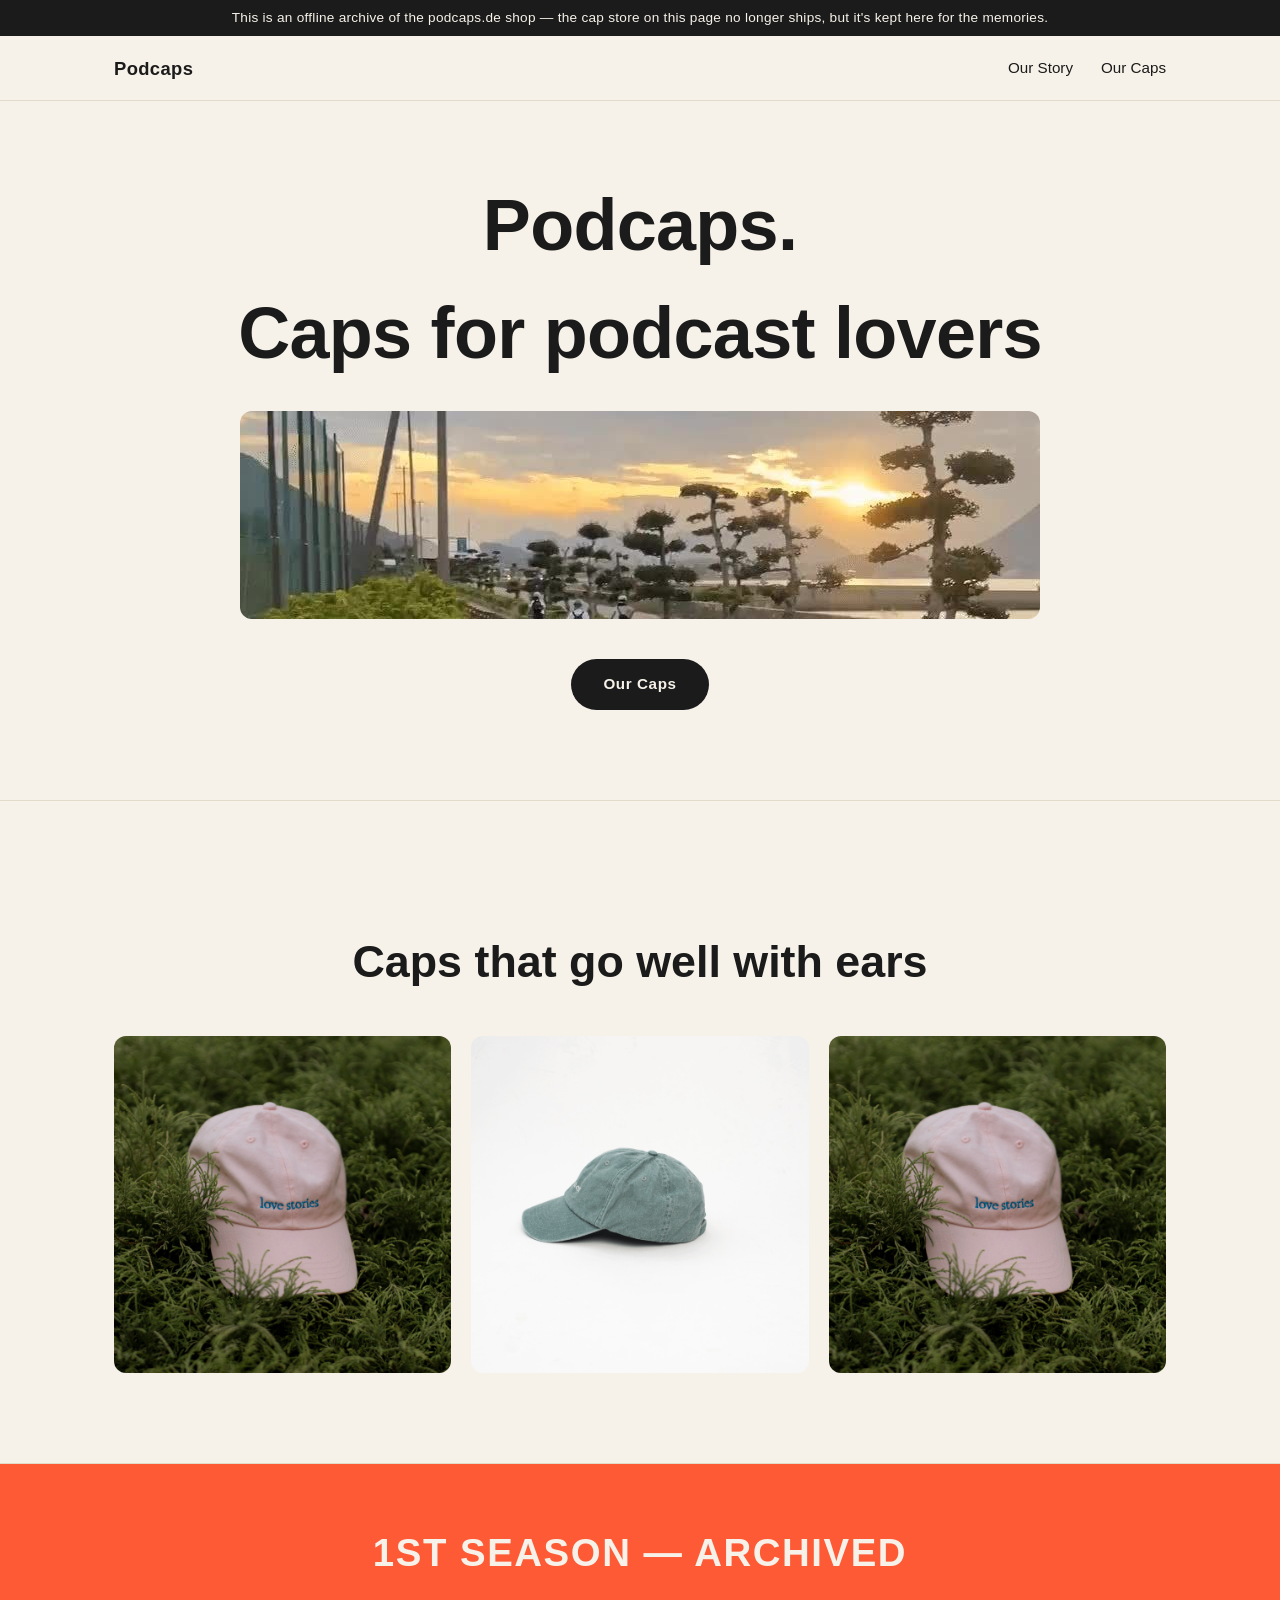
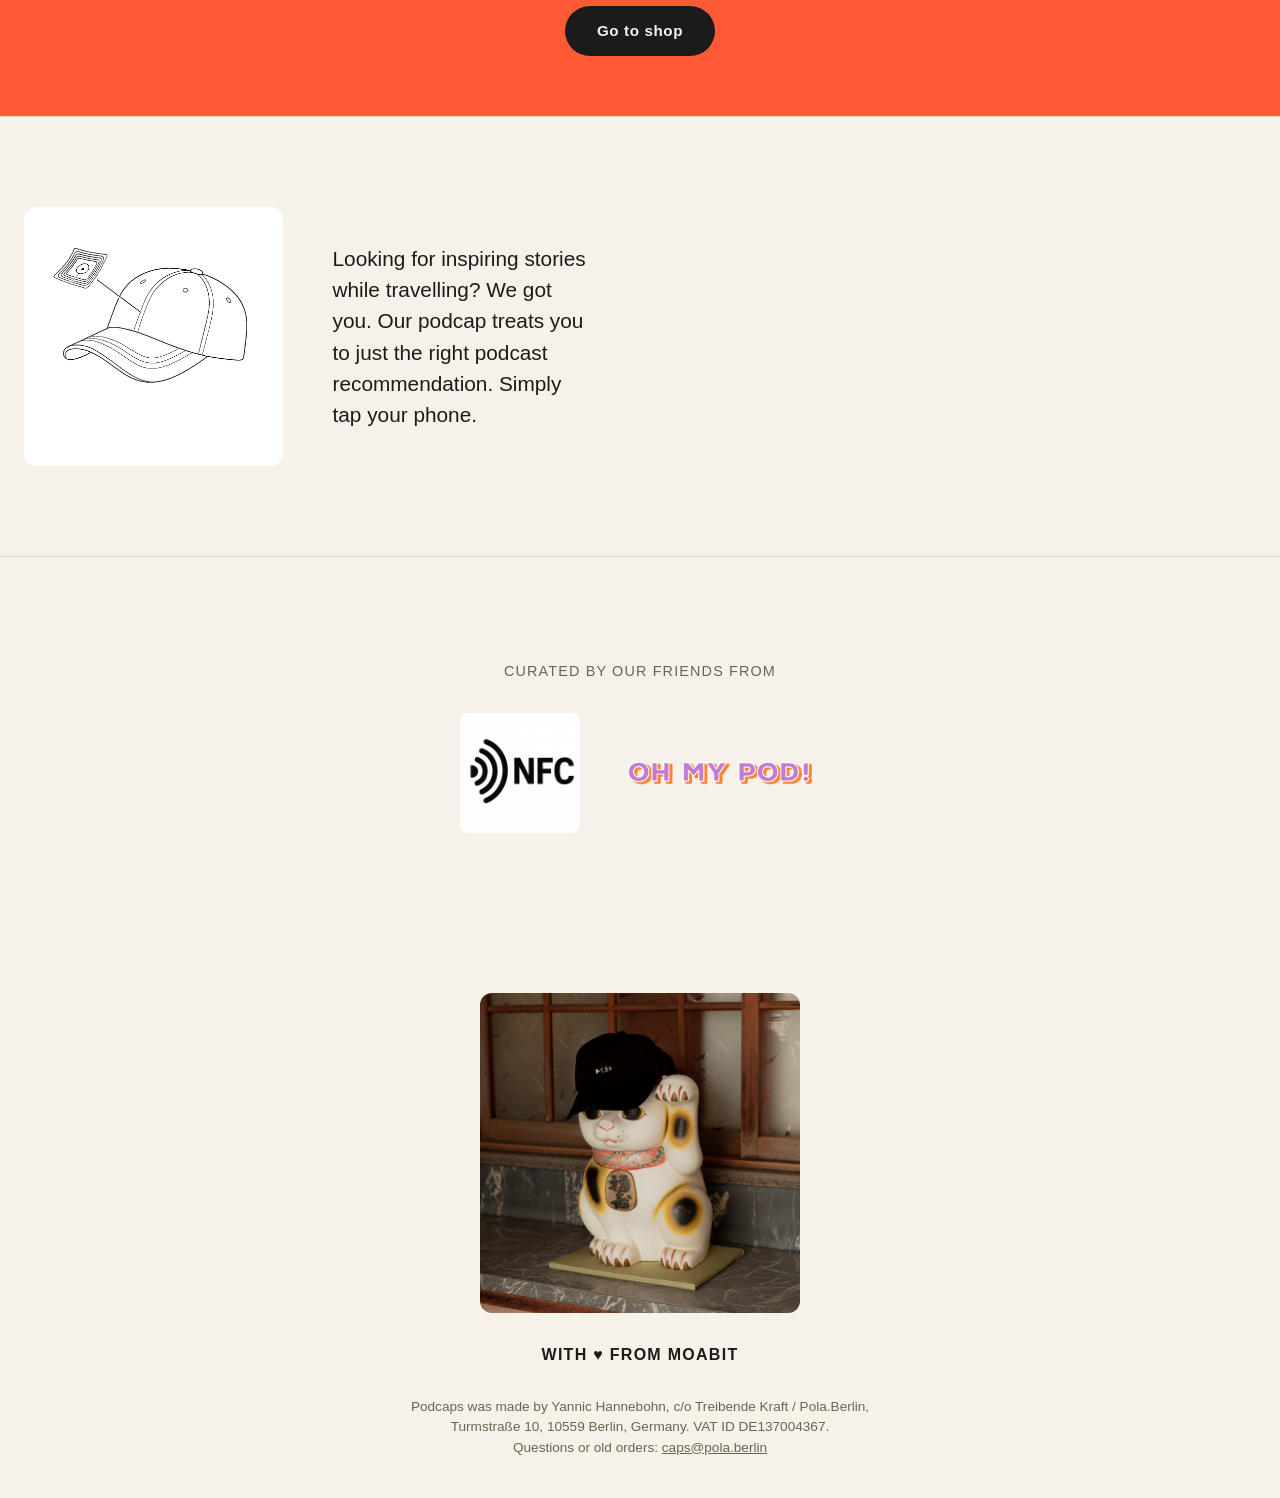
==== index.html @ 794d0b11 "Archive podcaps.de as a static, backend-free site Replaces the live Wix shop with a static one-pager" ====
<!doctype html>
<html lang="en">
<head>
<meta charset="utf-8">
<meta name="viewport" content="width=device-width, initial-scale=1">
<title>Podcaps — Caps for podcast lovers</title>
<meta name="description" content="Podcaps: embroidered NFC caps for podcast lovers. Tap your cap, get a podcast recommendation. Archived static copy of podcaps.de.">
<link rel="stylesheet" href="css/style.css">
</head>
<body>

<div class="archive-banner">
  This is an offline archive of the podcaps.de shop — the cap store on this page no longer ships, but it's kept here for the memories.
</div>

<header class="site-header">
  <div class="wrap">
    <a class="logo" href="index.html">Podcaps</a>
    <nav class="nav-links">
      <a href="#story">Our Story</a>
      <a href="shop.html">Our Caps</a>
    </nav>
  </div>
</header>

<section class="hero" id="story">
  <div class="wrap">
    <h1>Podcaps.<br>Caps for podcast lovers</h1>
    <video autoplay loop muted playsinline poster="images/hero-poster.jpg" style="max-width:800px;">
      <source src="images/hero.mp4" type="video/mp4">
    </video>
    <a class="btn" href="shop.html">Our Caps</a>
  </div>
</section>

<section class="highlight">
  <div class="wrap">
    <h2>Caps that go well with ears</h2>
    <div class="highlight-grid">
      <img src="images/highlight.jpg" alt="Podcaps cap detail">
      <img src="images/highlight.gif" alt="Podcaps cap animation">
      <img src="images/highlight.jpg" alt="Podcaps cap detail">
    </div>
  </div>
</section>

<section class="season-banner">
  <div class="wrap">
    <h2>1ST SEASON — ARCHIVED</h2>
    <a class="btn" href="shop.html">Go to shop</a>
  </div>
</section>

<section class="value-prop">
  <div class="wrap value-prop">
    <img src="images/value-prop.jpg" alt="Listening to podcasts while travelling">
    <p>Looking for inspiring stories while travelling? We got you. Our podcap treats you to just the right podcast recommendation. Simply tap your phone.</p>
  </div>
</section>

<section class="partnership">
  <div class="wrap">
    <p>Curated by our friends from</p>
    <div class="partnership-images">
      <img src="images/partner-1.jpg" alt="Oh My Pod partnership">
      <img src="images/partner-logo.png" alt="Oh My Pod logo">
    </div>
  </div>
</section>

<footer class="site-footer">
  <div class="wrap">
    <img src="images/footer.jpg" alt="Podcaps — made in Moabit">
    <p class="footer-tagline">WITH ♥ FROM MOABIT</p>
    <p class="imprint">
      Podcaps was made by Yannic Hannebohn, c/o Treibende Kraft / Pola.Berlin,
      Turmstraße 10, 10559 Berlin, Germany. VAT ID DE137004367.<br>
      Questions or old orders: <a href="mailto:caps@pola.berlin">caps@pola.berlin</a>
    </p>
  </div>
</footer>

</body>
</html>
---- css/style.css ----
:root {
  --cream: #f7f2e9;
  --ink: #1b1b1b;
  --accent: #ff5a36;
  --line: #e3dbc9;
  --muted: #6b6456;
}

* {
  box-sizing: border-box;
}

html {
  scroll-behavior: smooth;
}

body {
  margin: 0;
  font-family: "Helvetica Neue", Arial, sans-serif;
  background: var(--cream);
  color: var(--ink);
  line-height: 1.5;
}

a {
  color: inherit;
  text-decoration: none;
}

img, video {
  max-width: 100%;
  display: block;
}

.wrap {
  max-width: 1100px;
  margin: 0 auto;
  padding: 0 24px;
}

/* ---------- header ---------- */

.site-header {
  position: sticky;
  top: 0;
  z-index: 10;
  background: rgba(247, 242, 233, 0.92);
  backdrop-filter: blur(6px);
  border-bottom: 1px solid var(--line);
}

.site-header .wrap {
  display: flex;
  align-items: center;
  justify-content: space-between;
  min-height: 64px;
}

.logo {
  font-weight: 800;
  letter-spacing: 0.02em;
  font-size: 1.15rem;
}

.nav-links {
  display: flex;
  align-items: center;
  gap: 28px;
  font-size: 0.95rem;
}

.nav-links a:hover {
  color: var(--accent);
}

.cart-pill {
  border: 1px solid var(--ink);
  border-radius: 999px;
  padding: 6px 14px;
  font-weight: 600;
}

.archive-banner {
  background: var(--ink);
  color: var(--cream);
  text-align: center;
  font-size: 0.85rem;
  padding: 8px 16px;
  letter-spacing: 0.02em;
}

.archive-banner a {
  text-decoration: underline;
}

/* ---------- sections ---------- */

section {
  padding: 90px 0;
  border-bottom: 1px solid var(--line);
}

section:last-of-type {
  border-bottom: none;
}

.hero {
  text-align: center;
  padding-top: 70px;
}

.hero h1 {
  font-size: clamp(2.4rem, 6vw, 4.5rem);
  margin: 0 0 24px;
  letter-spacing: -0.01em;
}

.hero video, .hero img {
  margin: 0 auto 40px;
  border-radius: 12px;
}

.btn {
  display: inline-block;
  background: var(--ink);
  color: var(--cream);
  padding: 14px 32px;
  border-radius: 999px;
  font-weight: 700;
  letter-spacing: 0.04em;
  border: none;
  cursor: pointer;
  font-size: 0.95rem;
}

.btn:hover {
  background: var(--accent);
}

.btn.secondary {
  background: transparent;
  color: var(--ink);
  border: 1px solid var(--ink);
}

.btn.secondary:hover {
  background: var(--ink);
  color: var(--cream);
}

.btn:disabled {
  opacity: 0.5;
  cursor: default;
}

.highlight {
  text-align: center;
}

.highlight h2 {
  font-size: clamp(1.8rem, 4vw, 2.8rem);
  margin-bottom: 40px;
}

.highlight-grid {
  display: grid;
  grid-template-columns: repeat(3, 1fr);
  gap: 20px;
  align-items: center;
}

.highlight-grid img {
  border-radius: 12px;
  width: 100%;
  object-fit: cover;
}

.season-banner {
  background: var(--accent);
  color: var(--cream);
  text-align: center;
  padding: 60px 0;
}

.season-banner h2 {
  font-size: clamp(1.6rem, 4vw, 2.4rem);
  margin: 0 0 24px;
  letter-spacing: 0.04em;
}

.season-banner .btn {
  background: var(--ink);
}

.value-prop {
  display: grid;
  grid-template-columns: 1fr 1fr;
  gap: 50px;
  align-items: center;
}

.value-prop img {
  border-radius: 12px;
}

.value-prop p {
  font-size: 1.3rem;
}

.partnership {
  text-align: center;
}

.partnership p {
  color: var(--muted);
  margin-bottom: 30px;
  text-transform: uppercase;
  letter-spacing: 0.08em;
  font-size: 0.9rem;
}

.partnership-images {
  display: flex;
  justify-content: center;
  align-items: center;
  gap: 40px;
  flex-wrap: wrap;
}

.partnership-images img {
  max-height: 120px;
  width: auto;
  border-radius: 8px;
}

footer.site-footer {
  padding: 70px 0 40px;
  text-align: center;
}

footer.site-footer img {
  margin: 0 auto 30px;
  max-width: 320px;
  border-radius: 12px;
}

.footer-tagline {
  font-weight: 800;
  letter-spacing: 0.08em;
  margin-bottom: 30px;
}

.imprint {
  font-size: 0.85rem;
  color: var(--muted);
  max-width: 480px;
  margin: 0 auto;
}

.imprint a {
  text-decoration: underline;
}

/* ---------- shop ---------- */

.shop-header {
  text-align: center;
  padding-bottom: 50px;
}

.shop-header h1 {
  font-size: clamp(2rem, 5vw, 3rem);
  margin-bottom: 10px;
}

.shop-header p {
  color: var(--muted);
}

.product-grid {
  display: grid;
  grid-template-columns: repeat(3, 1fr);
  gap: 28px;
}

.product-card {
  background: #fffdf8;
  border: 1px solid var(--line);
  border-radius: 14px;
  overflow: hidden;
  display: flex;
  flex-direction: column;
}

.product-card img {
  aspect-ratio: 1 / 1;
  object-fit: cover;
  width: 100%;
}

.product-card .card-body {
  padding: 18px 20px 22px;
  flex: 1;
  display: flex;
  flex-direction: column;
}

.product-card h3 {
  margin: 0 0 4px;
  font-size: 1.15rem;
  text-transform: capitalize;
}

.product-card .price {
  font-weight: 700;
  margin-bottom: 8px;
}

.product-card .tagline {
  color: var(--muted);
  font-size: 0.9rem;
  flex: 1;
  margin-bottom: 16px;
}

.product-card .card-actions {
  display: flex;
  gap: 10px;
  align-items: center;
}

.product-card .card-actions .btn {
  flex: 1;
  padding: 10px 18px;
  font-size: 0.85rem;
  text-align: center;
}

/* ---------- product detail ---------- */

.product-detail {
  display: grid;
  grid-template-columns: 1fr 1fr;
  gap: 60px;
  align-items: start;
}

.product-detail img {
  border-radius: 14px;
}

.product-detail h1 {
  font-size: clamp(1.8rem, 4vw, 2.6rem);
  text-transform: capitalize;
  margin: 0 0 6px;
}

.product-detail .price {
  font-size: 1.3rem;
  font-weight: 700;
  margin-bottom: 20px;
}

.product-detail .tagline {
  font-style: italic;
  margin-bottom: 18px;
}

.product-detail .specs {
  color: var(--muted);
  font-size: 0.95rem;
  margin: 24px 0;
  padding-left: 18px;
}

.product-detail .specs li {
  margin-bottom: 6px;
}

.product-detail .qty-row {
  display: flex;
  align-items: center;
  gap: 16px;
  margin: 24px 0;
}

.qty-control {
  display: flex;
  align-items: center;
  border: 1px solid var(--ink);
  border-radius: 999px;
  overflow: hidden;
}

.qty-control button {
  background: none;
  border: none;
  width: 36px;
  height: 36px;
  font-size: 1.1rem;
  cursor: pointer;
}

.qty-control span {
  min-width: 30px;
  text-align: center;
  font-weight: 700;
}

.back-link {
  display: inline-block;
  margin-bottom: 30px;
  color: var(--muted);
  font-size: 0.9rem;
}

.back-link:hover {
  color: var(--accent);
}

/* ---------- cart ---------- */

.cart-panel {
  background: #fffdf8;
  border: 1px solid var(--line);
  border-radius: 14px;
  padding: 30px;
}

.cart-panel h2 {
  margin-top: 0;
}

.cart-empty {
  color: var(--muted);
}

.cart-line {
  display: flex;
  align-items: center;
  gap: 16px;
  padding: 14px 0;
  border-bottom: 1px solid var(--line);
}

.cart-line img {
  width: 64px;
  height: 64px;
  object-fit: cover;
  border-radius: 8px;
}

.cart-line .line-name {
  flex: 1;
  text-transform: capitalize;
  font-weight: 600;
}

.cart-line .line-price {
  color: var(--muted);
  font-size: 0.9rem;
}

.cart-line .line-remove {
  color: var(--muted);
  font-size: 0.85rem;
  cursor: pointer;
  border: none;
  background: none;
  text-decoration: underline;
}

.cart-total {
  display: flex;
  justify-content: space-between;
  font-size: 1.2rem;
  font-weight: 700;
  padding: 20px 0;
}

.checkout-note {
  color: var(--muted);
  font-size: 0.85rem;
  margin-top: 14px;
}

.order-fallback {
  margin-top: 30px;
}

.order-fallback summary {
  cursor: pointer;
  color: var(--muted);
  font-size: 0.9rem;
}

.order-fallback pre {
  background: var(--cream);
  border: 1px solid var(--line);
  border-radius: 10px;
  padding: 16px;
  white-space: pre-wrap;
  font-size: 0.85rem;
  margin-top: 12px;
}

@media (max-width: 760px) {
  .highlight-grid,
  .value-prop,
  .product-detail {
    grid-template-columns: 1fr;
  }

  .product-grid {
    grid-template-columns: repeat(2, 1fr);
  }

  section {
    padding: 60px 0;
  }
}

@media (max-width: 480px) {
  .product-grid {
    grid-template-columns: 1fr;
  }

  .nav-links {
    gap: 16px;
    font-size: 0.85rem;
  }
}
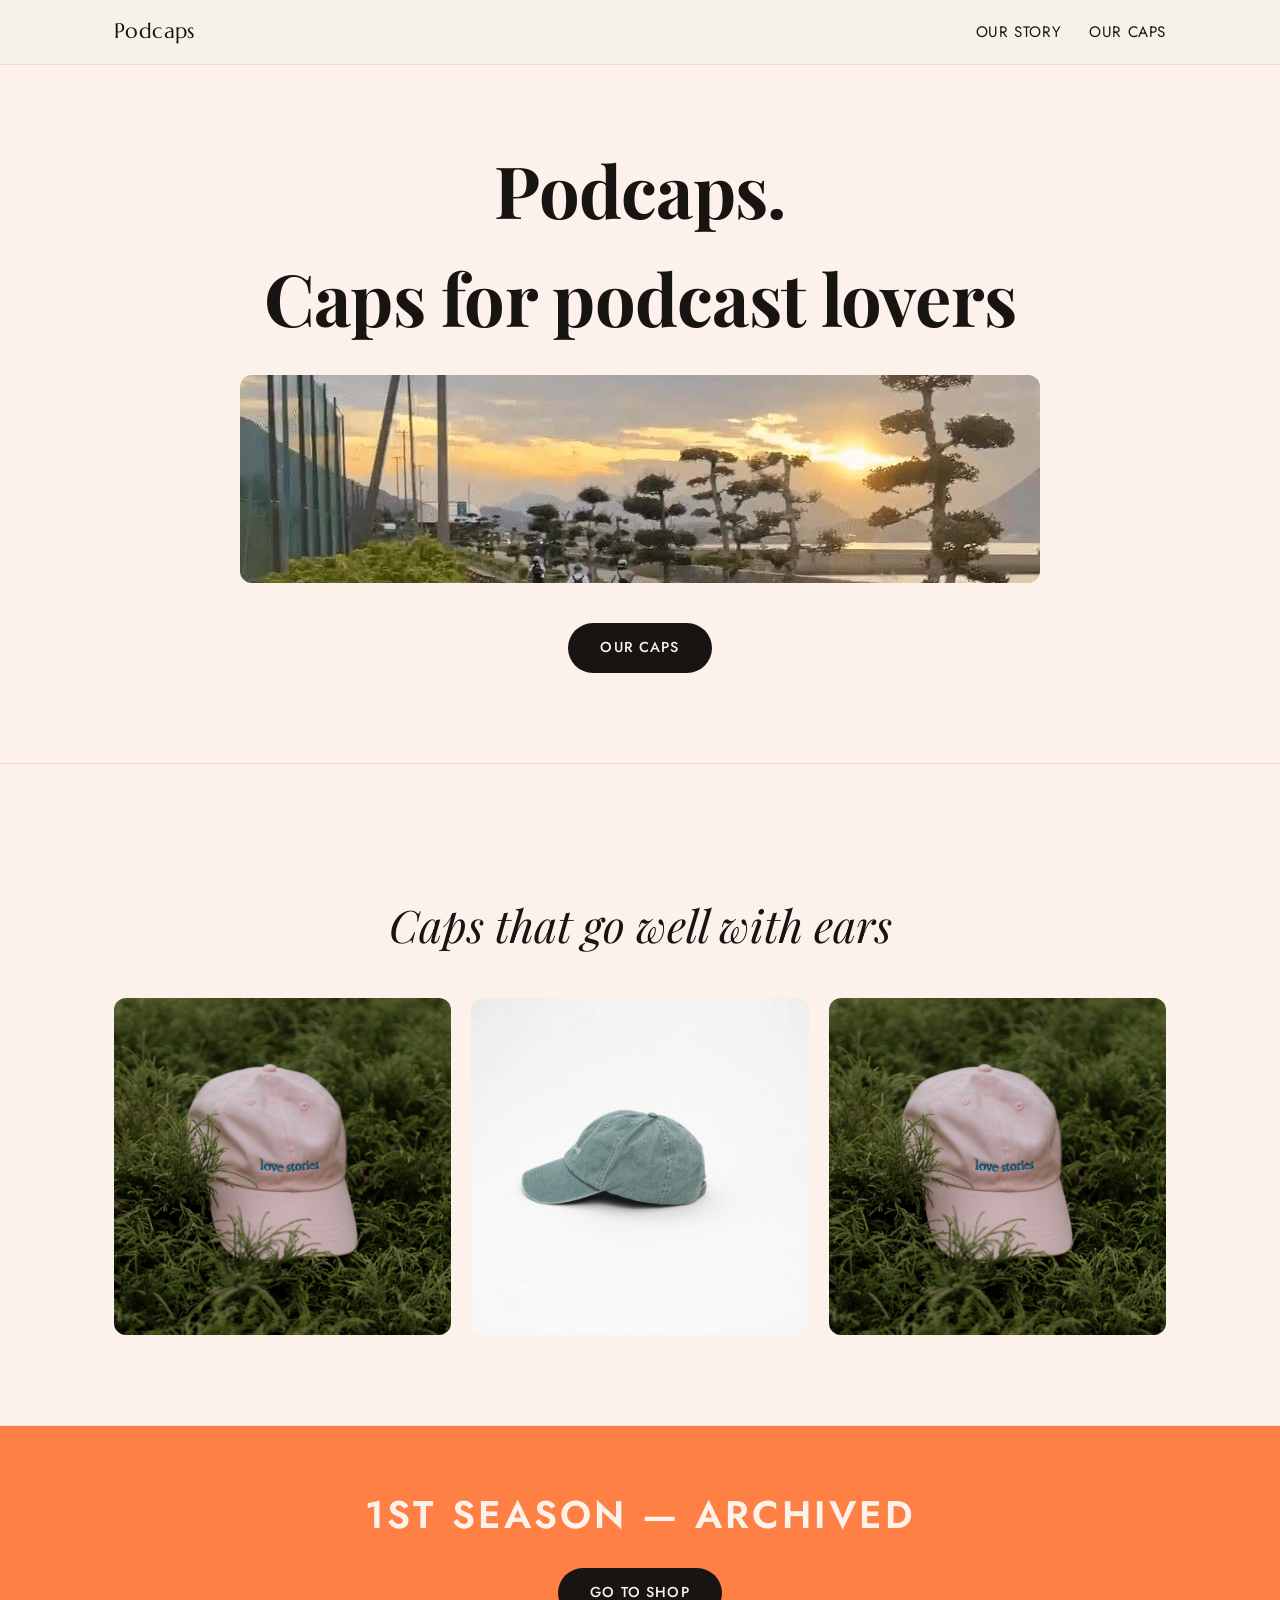
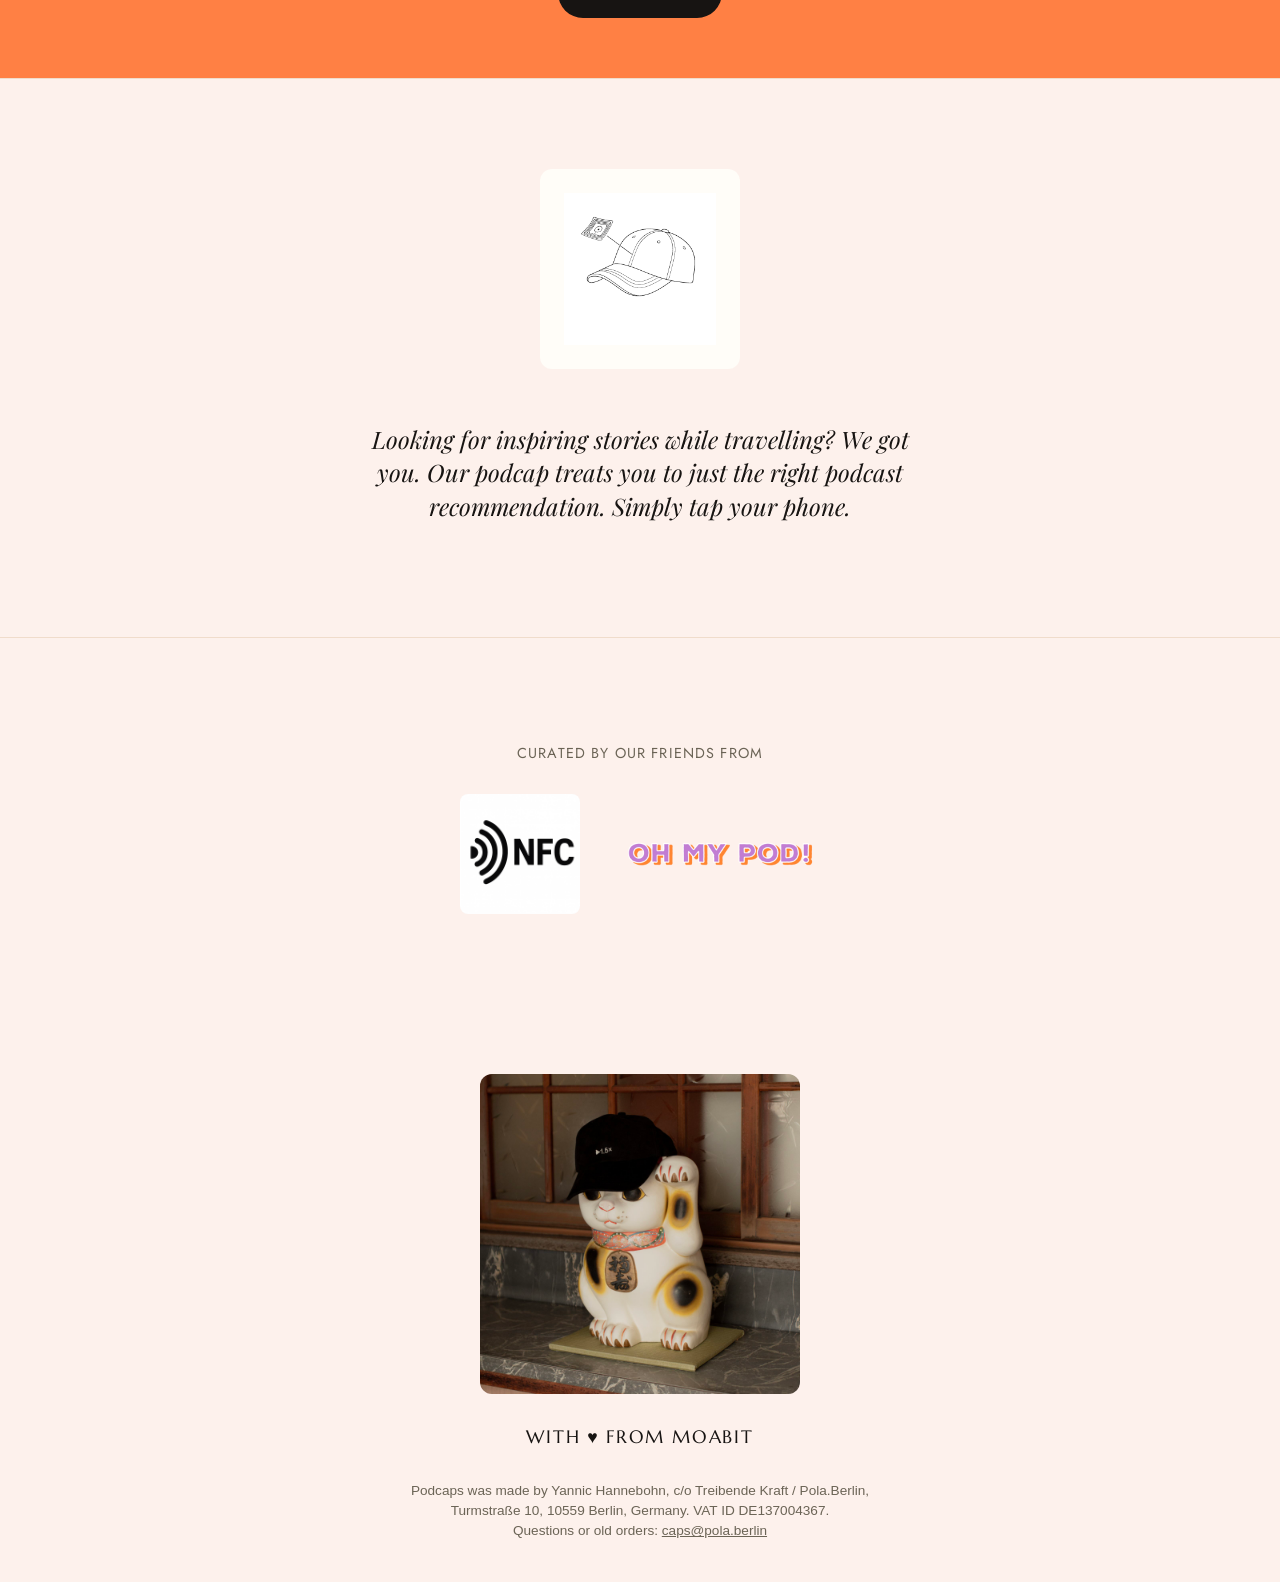
==== commit 3cba4dac: "Match real brand design and add hover-rotate cap GIFs Pulls actual colors/fonts from podcaps.de's ow" ====
--- a/index.html
+++ b/index.html
@@ -8,10 +8,6 @@
 <link rel="stylesheet" href="css/style.css">
 </head>
 <body>
-
-<div class="archive-banner">
-  This is an offline archive of the podcaps.de shop — the cap store on this page no longer ships, but it's kept here for the memories.
-</div>
 
 <header class="site-header">
   <div class="wrap">
--- a/css/style.css
+++ b/css/style.css
@@ -1,9 +1,46 @@
+@font-face {
+  font-family: "Playfair Display";
+  font-style: normal;
+  font-weight: 400 700;
+  font-display: swap;
+  src: url("../fonts/playfair-latin-normal.woff2") format("woff2");
+}
+
+@font-face {
+  font-family: "Playfair Display";
+  font-style: italic;
+  font-weight: 400;
+  font-display: swap;
+  src: url("../fonts/playfair-latin-italic-400.woff2") format("woff2");
+}
+
+@font-face {
+  font-family: "Marcellus";
+  font-style: normal;
+  font-weight: 400;
+  font-display: swap;
+  src: url("../fonts/marcellus-latin-400.woff2") format("woff2");
+}
+
+@font-face {
+  font-family: "Jost";
+  font-style: normal;
+  font-weight: 400 700;
+  font-display: swap;
+  src: url("../fonts/jost-latin.woff2") format("woff2");
+}
+
 :root {
-  --cream: #f7f2e9;
-  --ink: #1b1b1b;
-  --accent: #ff5a36;
-  --line: #e3dbc9;
+  /* real brand colors, pulled from podcaps.de's own stylesheet */
+  --cream: #fdf1ec;
+  --ink: #171412;
+  --accent: #ff8044;
+  --accent-soft: #fe9361;
+  --line: #f0dccb;
   --muted: #6b6456;
+  --font-display: "Playfair Display", Georgia, serif;
+  --font-accent: "Marcellus", Georgia, serif;
+  --font-button: "Jost", "Futura", "Helvetica Neue", sans-serif;
 }
 
 * {
@@ -57,16 +94,20 @@
 }
 
 .logo {
-  font-weight: 800;
+  font-family: var(--font-accent);
+  font-weight: 400;
   letter-spacing: 0.02em;
-  font-size: 1.15rem;
+  font-size: 1.3rem;
 }
 
 .nav-links {
   display: flex;
   align-items: center;
   gap: 28px;
+  font-family: var(--font-button);
   font-size: 0.95rem;
+  text-transform: uppercase;
+  letter-spacing: 0.04em;
 }
 
 .nav-links a:hover {
@@ -80,19 +121,6 @@
   font-weight: 600;
 }
 
-.archive-banner {
-  background: var(--ink);
-  color: var(--cream);
-  text-align: center;
-  font-size: 0.85rem;
-  padding: 8px 16px;
-  letter-spacing: 0.02em;
-}
-
-.archive-banner a {
-  text-decoration: underline;
-}
-
 /* ---------- sections ---------- */
 
 section {
@@ -110,6 +138,8 @@
 }
 
 .hero h1 {
+  font-family: var(--font-display);
+  font-weight: 700;
   font-size: clamp(2.4rem, 6vw, 4.5rem);
   margin: 0 0 24px;
   letter-spacing: -0.01em;
@@ -126,11 +156,13 @@
   color: var(--cream);
   padding: 14px 32px;
   border-radius: 999px;
-  font-weight: 700;
-  letter-spacing: 0.04em;
+  font-family: var(--font-button);
+  font-weight: 500;
+  text-transform: uppercase;
+  letter-spacing: 0.08em;
   border: none;
   cursor: pointer;
-  font-size: 0.95rem;
+  font-size: 0.9rem;
 }
 
 .btn:hover {
@@ -158,6 +190,9 @@
 }
 
 .highlight h2 {
+  font-family: var(--font-display);
+  font-weight: 400;
+  font-style: italic;
   font-size: clamp(1.8rem, 4vw, 2.8rem);
   margin-bottom: 40px;
 }
@@ -183,9 +218,11 @@
 }
 
 .season-banner h2 {
+  font-family: var(--font-button);
+  font-weight: 600;
   font-size: clamp(1.6rem, 4vw, 2.4rem);
   margin: 0 0 24px;
-  letter-spacing: 0.04em;
+  letter-spacing: 0.08em;
 }
 
 .season-banner .btn {
@@ -193,18 +230,28 @@
 }
 
 .value-prop {
-  display: grid;
-  grid-template-columns: 1fr 1fr;
-  gap: 50px;
-  align-items: center;
+  display: flex;
+  flex-direction: column;
+  align-items: center;
+  text-align: center;
+  gap: 30px;
 }
 
 .value-prop img {
   border-radius: 12px;
+  width: 200px;
+  height: 200px;
+  object-fit: contain;
+  background: #fffdf8;
+  padding: 24px;
 }
 
 .value-prop p {
-  font-size: 1.3rem;
+  font-family: var(--font-display);
+  font-style: italic;
+  font-size: 1.5rem;
+  line-height: 1.4;
+  max-width: 560px;
 }
 
 .partnership {
@@ -212,6 +259,7 @@
 }
 
 .partnership p {
+  font-family: var(--font-button);
   color: var(--muted);
   margin-bottom: 30px;
   text-transform: uppercase;
@@ -245,8 +293,10 @@
 }
 
 .footer-tagline {
-  font-weight: 800;
-  letter-spacing: 0.08em;
+  font-family: var(--font-accent);
+  font-weight: 400;
+  font-size: 1.1rem;
+  letter-spacing: 0.1em;
   margin-bottom: 30px;
 }
 
@@ -292,10 +342,32 @@
   flex-direction: column;
 }
 
-.product-card img {
+.hover-media {
+  position: relative;
+  display: block;
   aspect-ratio: 1 / 1;
+  overflow: hidden;
+}
+
+.hover-media img {
+  position: absolute;
+  inset: 0;
+  width: 100%;
+  height: 100%;
   object-fit: cover;
-  width: 100%;
+  transition: opacity 0.2s ease;
+}
+
+.hover-media img.rotate {
+  opacity: 0;
+}
+
+.hover-media:hover img.still {
+  opacity: 0;
+}
+
+.hover-media:hover img.rotate {
+  opacity: 1;
 }
 
 .product-card .card-body {
@@ -345,7 +417,7 @@
   align-items: start;
 }
 
-.product-detail img {
+.product-detail .hover-media {
   border-radius: 14px;
 }
 
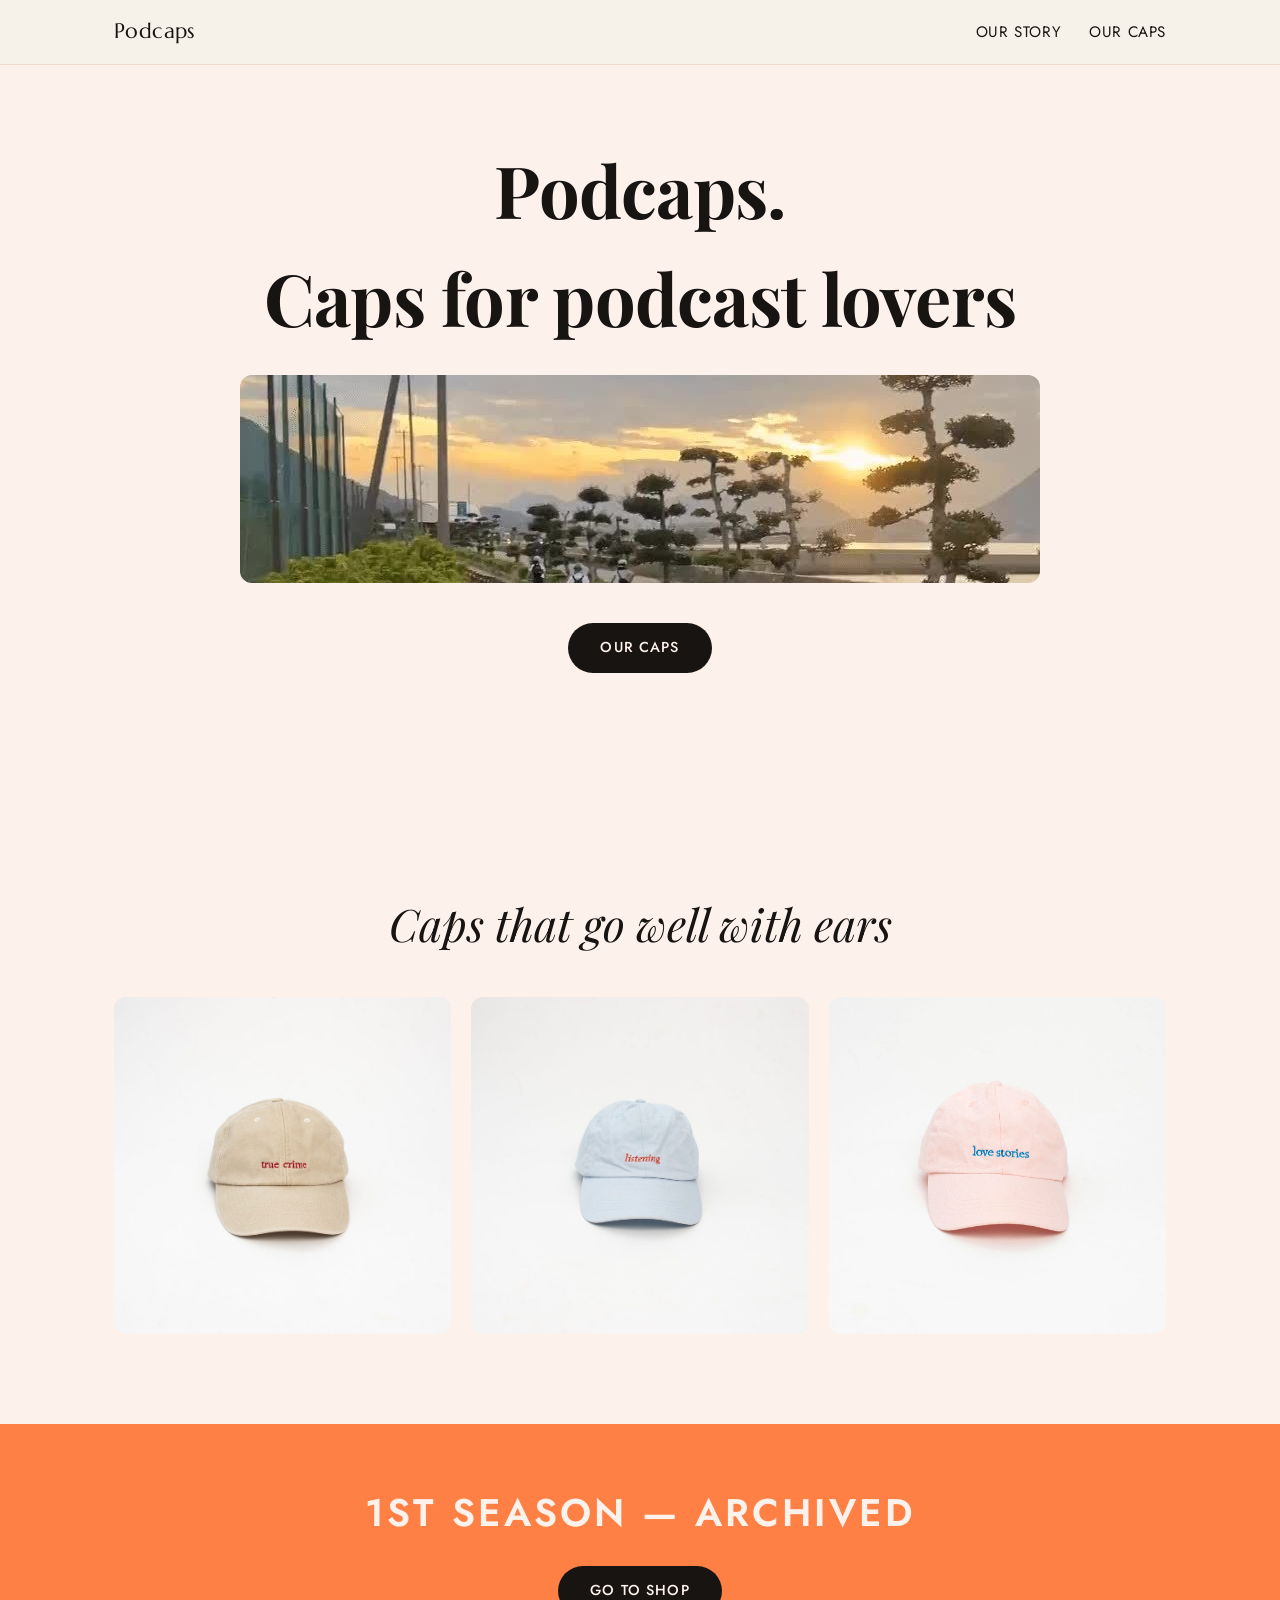
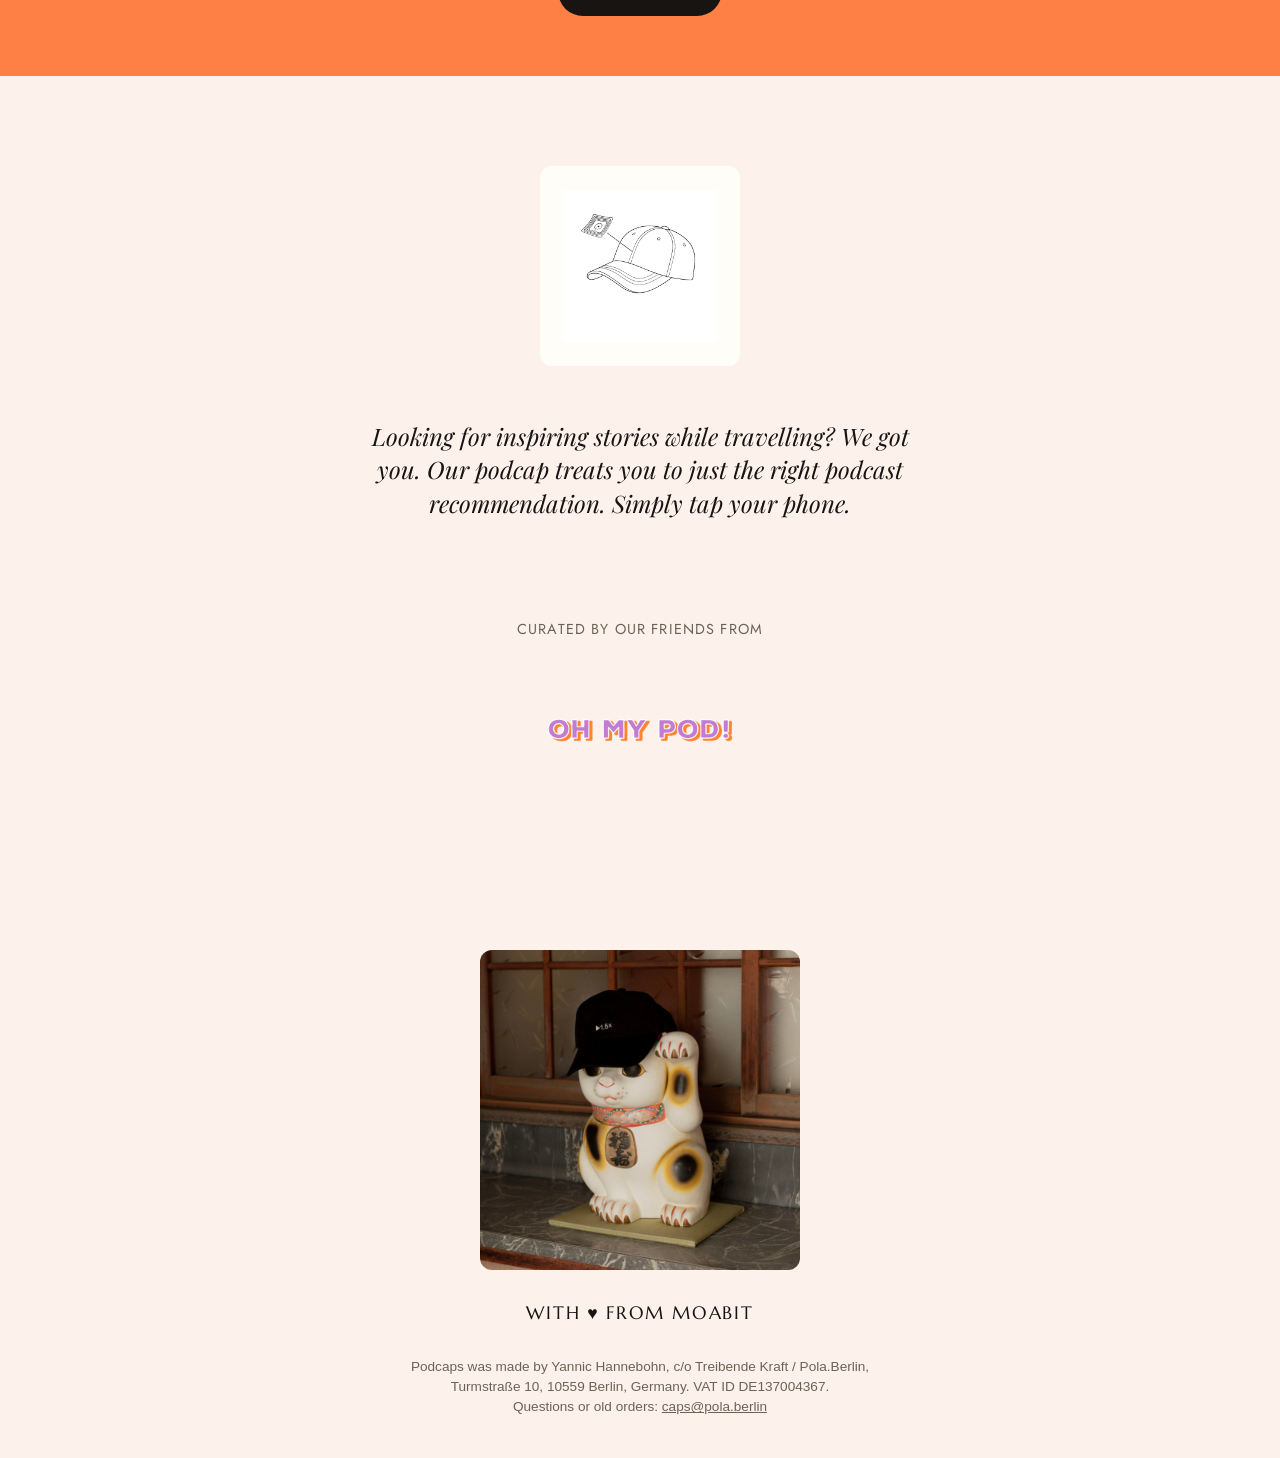
==== commit 4a7e6ed9: "Refine one-pager: real product highlights, tighter spacing Swaps the generic highlight images for tr" ====
--- a/index.html
+++ b/index.html
@@ -33,9 +33,18 @@
   <div class="wrap">
     <h2>Caps that go well with ears</h2>
     <div class="highlight-grid">
-      <img src="images/highlight.jpg" alt="Podcaps cap detail">
-      <img src="images/highlight.gif" alt="Podcaps cap animation">
-      <img src="images/highlight.jpg" alt="Podcaps cap detail">
+      <a class="hover-media" href="products/true-crime.html">
+        <img class="still" src="images/products/true-crime.jpg" alt="true crime cap">
+        <img class="rotate" src="images/products/true-crime-rotate.gif" alt="" aria-hidden="true">
+      </a>
+      <a class="hover-media" href="products/listening.html">
+        <img class="still" src="images/products/listening.jpg" alt="listening cap">
+        <img class="rotate" src="images/products/listening-rotate.gif" alt="" aria-hidden="true">
+      </a>
+      <a class="hover-media" href="products/love-stories.html">
+        <img class="still" src="images/products/love-stories.jpg" alt="love stories cap">
+        <img class="rotate" src="images/products/love-stories-rotate.gif" alt="" aria-hidden="true">
+      </a>
     </div>
   </div>
 </section>
@@ -58,7 +67,6 @@
   <div class="wrap">
     <p>Curated by our friends from</p>
     <div class="partnership-images">
-      <img src="images/partner-1.jpg" alt="Oh My Pod partnership">
       <img src="images/partner-logo.png" alt="Oh My Pod logo">
     </div>
   </div>
--- a/css/style.css
+++ b/css/style.css
@@ -125,11 +125,6 @@
 
 section {
   padding: 90px 0;
-  border-bottom: 1px solid var(--line);
-}
-
-section:last-of-type {
-  border-bottom: none;
 }
 
 .hero {
@@ -204,10 +199,8 @@
   align-items: center;
 }
 
-.highlight-grid img {
+.highlight-grid .hover-media {
   border-radius: 12px;
-  width: 100%;
-  object-fit: cover;
 }
 
 .season-banner {
@@ -235,6 +228,7 @@
   align-items: center;
   text-align: center;
   gap: 30px;
+  padding-bottom: 20px;
 }
 
 .value-prop img {
@@ -256,6 +250,7 @@
 
 .partnership {
   text-align: center;
+  padding-top: 20px;
 }
 
 .partnership p {
